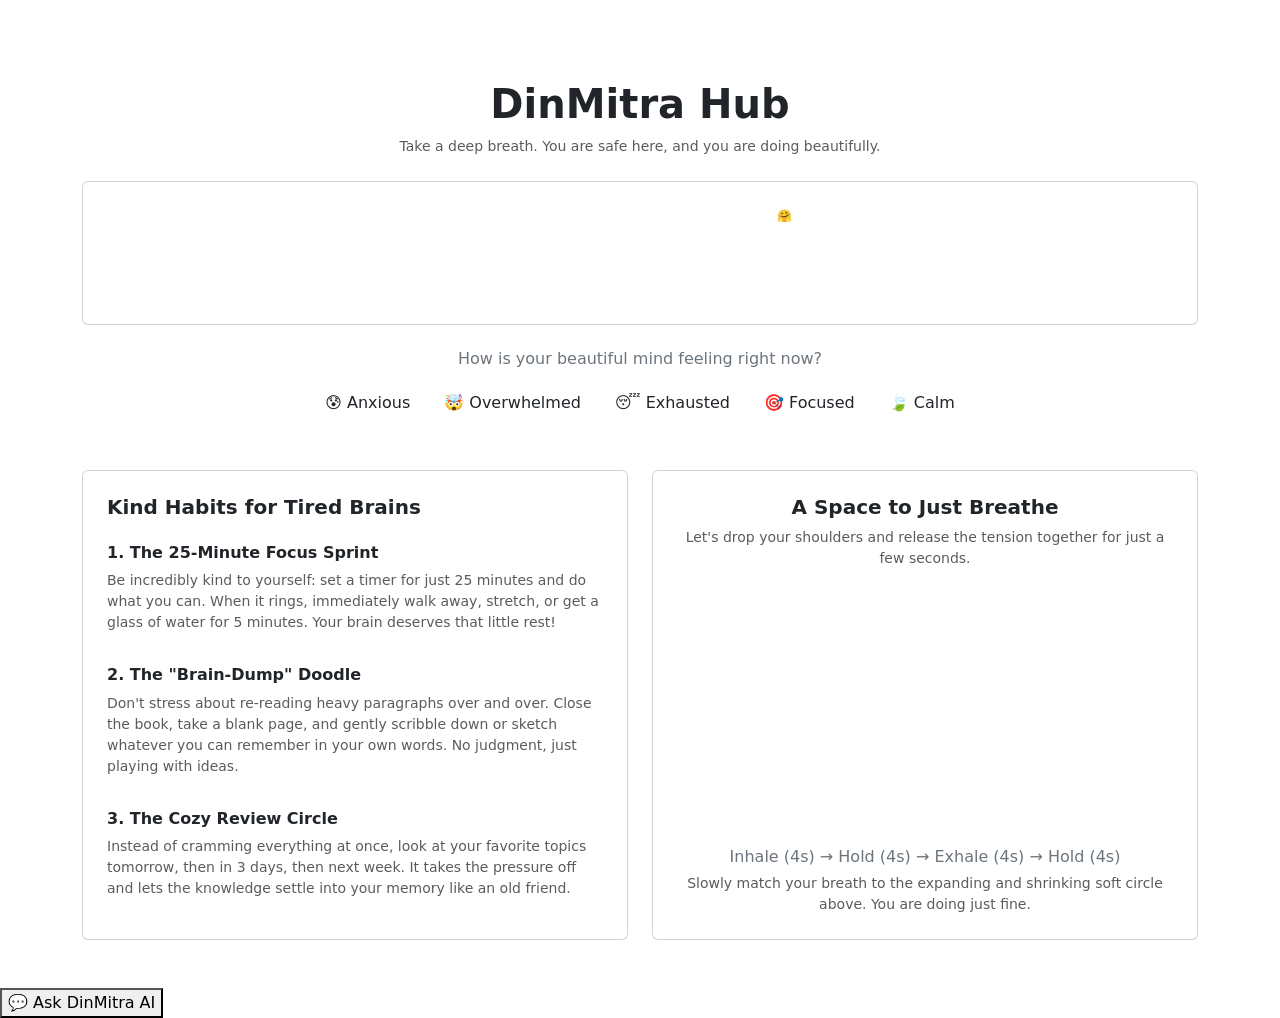
==== index.html @ d5943062 "Rename DinMitra Hub Final.html to index.html" ====
<!DOCTYPE html>
<html lang="en">

<head>
    <meta charset="UTF-8">
    <meta name="viewport" content="width=device-width, initial-scale=1.0">
    <title>DinMitra Hub - Student Wellness Dashboard</title>
    <link href="https://cdn.jsdelivr.net/npm/bootstrap@5.3.0/dist/css/bootstrap.min.css" rel="stylesheet">
    <link href="https://fonts.googleapis.com/css2?family=Exo+2:wght@400;600&family=Plus+Jakarta+Sans:wght@400;500;600;700&display=swap" rel="stylesheet">
    <link rel="stylesheet" href="style.css">
</head>

<body>

    <nav class="navbar navbar-expand-lg navbar-dark custom-nav mb-4">
        <div class="container">
            <a class="navbar-brand fw-bold" href="#">DinMitra Hub</a>
            <button class="navbar-toggler" type="button" data-bs-toggle="collapse" data-bs-target="#navbarNav" aria-controls="navbarNav" aria-expanded="false" aria-label="Toggle navigation">
                <span class="navbar-toggler-icon"></span>
            </button>
            <div class="collapse navbar-collapse justify-content-end" id="navbarNav">
                <ul class="navbar-nav">
                    <li class="nav-item"><a class="nav-link active" href="#">Dashboard</a></li>
                    <li class="nav-item"><a class="nav-link" href="#studyPillars">Cozy Study Guide</a></li>
                    <li class="nav-item"><a class="nav-link" href="#breathingBreak">Breathing Space</a></li>
                    <li class="nav-item"><a class="nav-link" href="#" id="navTalkAI">Talk to DinMitra</a></li>
                </ul>
            </div>
        </div>
    </nav>

    <div class="container mb-5">
        
        <header class="text-center mb-4">
            <h1 class="main-title fw-bold">DinMitra Hub</h1>
            <p class="text-muted small">Take a deep breath. You are safe here, and you are doing beautifully.</p>
        </header>

        
        <div class="row mb-4">
            <div class="col-12">
                <div class="card affirmation-card p-4 text-center text-white" id="hugAffirmationCard" style="cursor: pointer;">
                    <span class="badge text-uppercase mb-2 dynamic-badge">A Gentle Reminder (Tap for a new hug 🤗)</span>
                    <h2 id="affirmationDisplay" class="h4 fw-normal italic-quote">"Your worth is not defined by a single exam score. You are growing, learning, and capable of incredible things."</h2>
                </div>
            </div>
        </div>

        
        <div class="row g-4 mb-5 justify-content-center">
            <div class="col-md-10 text-center">
                <h3 class="h6 mb-3 text-secondary uppercase-tracking">How is your beautiful mind feeling right now?</h3>
                <div class="d-flex flex-wrap gap-2 justify-content-center">
                    <button class="btn btn-mood" data-mood="Anxious">😰 Anxious</button>
                    <button class="btn btn-mood" data-mood="Overwhelmed">🤯 Overwhelmed</button>
                    <button class="btn btn-mood" data-mood="Exhausted">😴 Exhausted</button>
                    <button class="btn btn-mood" data-mood="Focused">🎯 Focused</button>
                    <button class="btn btn-mood" data-mood="Calm">🍃 Calm</button>
                </div>
            </div>
        </div>

        <div class="row g-4">
            
            <div id="studyPillars" class="col-md-6">
                <div class="card p-4 h-100 feature-card">
                    <h2 class="h5 mb-4 fw-semibold custom-card-title">Kind Habits for Tired Brains</h2>

                    <div class="mb-3 block-step">
                        <h6 class="fw-bold text-dark">1. The 25-Minute Focus Sprint</h6>
                        <p class="small text-muted">Be incredibly kind to yourself: set a timer for just 25 minutes and do what you can. When it rings, immediately walk away, stretch, or get a glass of water for 5 minutes. Your brain deserves that little rest!</p>
                    </div>

                    <div class="mb-3 block-step">
                        <h6 class="fw-bold text-dark">2. The "Brain-Dump" Doodle</h6>
                        <p class="small text-muted">Don't stress about re-reading heavy paragraphs over and over. Close the book, take a blank page, and gently scribble down or sketch whatever you can remember in your own words. No judgment, just playing with ideas.</p>
                    </div>

                    <div class="mb-0">
                        <h6 class="fw-bold text-dark">3. The Cozy Review Circle</h6>
                        <p class="small text-muted">Instead of cramming everything at once, look at your favorite topics tomorrow, then in 3 days, then next week. It takes the pressure off and lets the knowledge settle into your memory like an old friend.</p>
                    </div>
                </div>
            </div>

            
            <div id="breathingBreak" class="col-md-6">
                <div class="card p-4 h-100 text-center d-flex flex-column justify-content-between feature-card">
                    <div>
                        <h2 class="h5 mb-2 fw-semibold custom-card-title">A Space to Just Breathe</h2>
                        <p class="small text-muted mb-4">Let's drop your shoulders and release the tension together for just a few seconds.</p>
                    </div>

                    <div class="breathing-container mx-auto my-3">
                        <div class="breathing-circle"></div>
                    </div>

                    <div>
                        <p class="fw-medium text-secondary mb-1">Inhale (4s) → Hold (4s) → Exhale (4s) → Hold (4s)</p>
                        <small class="text-muted d-block">Slowly match your breath to the expanding and shrinking soft circle above. You are doing just fine.</small>
                    </div>
                </div>
            </div>
        </div>
    </div>

    
    <button class="chat-toggle-btn" id="chatToggleMain">💬 Ask DinMitra AI</button>

   
    <div id="chatContainer" class="chat-container d-none">
        <div class="chat-header d-flex justify-content-between align-items-center">
            <span class="fw-bold text-white">DinMitra AI Companion</span>
            <button class="btn-close btn-close-white" id="chatCloseBtn" aria-label="Close"></button>
        </div>
        <div id="chatBox" class="chat-messages-box">
            <div class="message ai-message">Hey Buddy! I am DinMitra. Lean on me if you are feeling stressed or tired today. We can get through this, step by step.</div>
        </div>
        <div class="chat-input-area d-flex gap-2">
            <input type="text" id="userInput" class="form-control" placeholder="Tell me what's on your mind...">
            <button class="btn btn-submit px-3" id="sendMsgBtn">Send</button>
        </div>
    </div>

   
    <script src="https://js.puter.com/v2/"></script>
    <script src="https://cdn.jsdelivr.net/npm/bootstrap@5.3.0/dist/js/bootstrap.bundle.min.js"></script>
    <script src="script.js"></script>
</body>

</html>
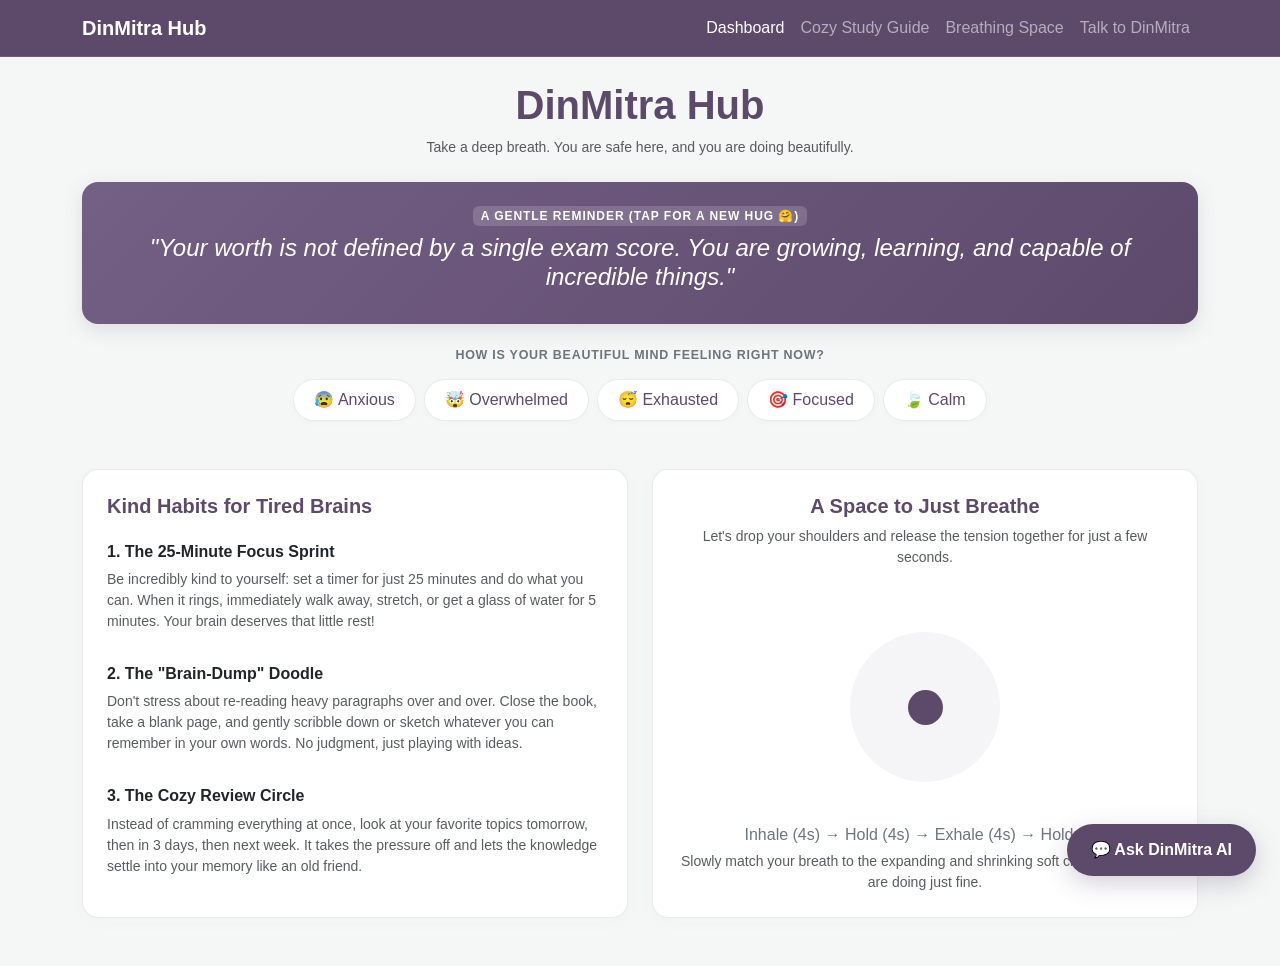
==== commit ee928d42: "Update index.html" ====
--- a/index.html
+++ b/index.html
@@ -12,6 +12,7 @@
 
 <body>
 
+    <!-- Calm Navigation Bar with 4-Item Menu -->
     <nav class="navbar navbar-expand-lg navbar-dark custom-nav mb-4">
         <div class="container">
             <a class="navbar-brand fw-bold" href="#">DinMitra Hub</a>
@@ -30,13 +31,13 @@
     </nav>
 
     <div class="container mb-5">
-        
+        <!-- Main Application Heading -->
         <header class="text-center mb-4">
             <h1 class="main-title fw-bold">DinMitra Hub</h1>
             <p class="text-muted small">Take a deep breath. You are safe here, and you are doing beautifully.</p>
         </header>
 
-        
+        <!-- Tap-to-Change Protective Affirmation Widget -->
         <div class="row mb-4">
             <div class="col-12">
                 <div class="card affirmation-card p-4 text-center text-white" id="hugAffirmationCard" style="cursor: pointer;">
@@ -46,7 +47,7 @@
             </div>
         </div>
 
-        
+        <!-- Mind/Energy State Selector Badge Grid -->
         <div class="row g-4 mb-5 justify-content-center">
             <div class="col-md-10 text-center">
                 <h3 class="h6 mb-3 text-secondary uppercase-tracking">How is your beautiful mind feeling right now?</h3>
@@ -61,7 +62,7 @@
         </div>
 
         <div class="row g-4">
-            
+            <!-- Left Panel: Friendly Study Comfort Guide -->
             <div id="studyPillars" class="col-md-6">
                 <div class="card p-4 h-100 feature-card">
                     <h2 class="h5 mb-4 fw-semibold custom-card-title">Kind Habits for Tired Brains</h2>
@@ -83,7 +84,7 @@
                 </div>
             </div>
 
-            
+            <!-- Right Panel: Clinical Breathing Engine -->
             <div id="breathingBreak" class="col-md-6">
                 <div class="card p-4 h-100 text-center d-flex flex-column justify-content-between feature-card">
                     <div>
@@ -104,10 +105,10 @@
         </div>
     </div>
 
-    
+    <!-- Main Dynamic Floating Chat Trigger -->
     <button class="chat-toggle-btn" id="chatToggleMain">💬 Ask DinMitra AI</button>
 
-   
+    <!-- Floating AI Companion Box Panel -->
     <div id="chatContainer" class="chat-container d-none">
         <div class="chat-header d-flex justify-content-between align-items-center">
             <span class="fw-bold text-white">DinMitra AI Companion</span>
@@ -122,8 +123,7 @@
         </div>
     </div>
 
-   
-    <script src="https://js.puter.com/v2/"></script>
+    <!-- Bootstrap Execution Logic Dependencies -->
     <script src="https://cdn.jsdelivr.net/npm/bootstrap@5.3.0/dist/js/bootstrap.bundle.min.js"></script>
     <script src="script.js"></script>
 </body>
--- a/style.css
+++ b/style.css
@@ -0,0 +1,241 @@
+@import url('https://fonts.googleapis.com/css2?family=Bree+Serif&family=Caveat:wght@400;700&family=Lobster&family=Monoton&family=Open+Sans:ital,wght@0,400;0,700;1,400;1,700&family=Playfair+Display+SC:ital,wght@0,400;0,700;1,700&family=Playfair+Display:ital,wght@0,400;0,700;1,700&family=Roboto:ital,wght@0,400;0,700;1,400;1,700&family=Source+Sans+Pro:ital,wght@0,400;0,700;1,700&family=Work+Sans:ital,wght@0,400;0,700;1,700&display=swap');
+
+body {
+    background-color: #F5F7F6;
+    font-family: 'Plus Jakarta Sans', sans-serif;
+    color: #2B3530;
+}
+
+h1,
+h2,
+h3,
+h4,
+.navbar-brand,
+.chat-header {
+    font-family: 'Exo 2', sans-serif;
+}
+
+.main-title {
+    color: #5D4A6B;
+}
+
+
+.custom-nav {
+    background-color: #5D4A6B !important;
+    border-bottom: 1px solid rgba(255, 255, 255, 0.1);
+}
+
+.uppercase-tracking {
+    text-transform: uppercase;
+    letter-spacing: 0.06em;
+    font-size: 0.78rem;
+    font-weight: 600;
+}
+
+
+.feature-card {
+    background: #FFFFFF;
+    border: 1px solid rgba(93, 74, 107, 0.12);
+    border-radius: 16px;
+    box-shadow: 0 4px 20px rgba(93, 74, 107, 0.02);
+}
+
+.custom-card-title {
+    color: #5D4A6B;
+}
+
+.affirmation-card {
+    background: linear-gradient(135deg, #745F85, #5D4A6B);
+    border: none;
+    border-radius: 16px;
+    transition: transform 0.2s ease, box-shadow 0.2s ease;
+    box-shadow: 0 6px 20px rgba(93, 74, 107, 0.15);
+}
+
+.affirmation-card:hover {
+    transform: translateY(-2px);
+    box-shadow: 0 8px 25px rgba(93, 74, 107, 0.22);
+}
+
+.dynamic-badge {
+    background-color: rgba(255, 255, 255, 0.16);
+    width: fit-content;
+    margin: 0 auto;
+    font-size: 0.75rem;
+    letter-spacing: 0.08em;
+}
+
+.italic-quote {
+    font-style: italic;
+    font-weight: 400;
+}
+
+.btn-mood {
+    background-color: #FFFFFF;
+    color: #5D4A6B;
+    border: 1px solid rgba(93, 74, 107, 0.12);
+    border-radius: 24px;
+    padding: 8px 20px;
+    font-weight: 500;
+    transition: all 0.2s ease;
+    box-shadow: 0 2px 8px rgba(0, 0, 0, 0.02);
+}
+
+.btn-mood:hover {
+    background-color: #EAE6EE;
+    color: #251B2E;
+    transform: translateY(-1px);
+}
+
+.btn-submit {
+    background-color: #5D4A6B;
+    color: #FFFFFF;
+    border-radius: 8px;
+    font-weight: 500;
+    border: none;
+}
+
+.btn-submit:hover {
+    background-color: #4A3A56;
+}
+
+
+.breathing-container {
+    width: 150px;
+    height: 150px;
+    display: flex;
+    align-items: center;
+    justify-content: center;
+    background: rgba(93, 74, 107, 0.06);
+    border-radius: 50%;
+}
+
+.breathing-circle {
+    width: 35px;
+    height: 35px;
+    background-color: #5D4A6B;
+    border-radius: 50%;
+    animation: boxBreathingCycle 16s infinite ease-in-out;
+}
+
+@keyframes boxBreathingCycle {
+
+    0%,
+    100% {
+        transform: scale(1);
+    }
+
+    25% {
+        transform: scale(3.5);
+    }
+
+    50% {
+        transform: scale(3.5);
+    }
+
+    75% {
+        transform: scale(1);
+    }
+}
+
+
+   
+.chat-toggle-btn {
+    position: fixed;
+    bottom: 24px;
+    right: 24px;
+    background-color: #5D4A6B;
+    color: #FFFFFF;
+    border: none;
+    border-radius: 30px;
+    padding: 14px 24px;
+    font-weight: 600;
+    box-shadow: 0 8px 24px rgba(93, 74, 107, 0.25);
+    z-index: 1000;
+    transition: all 0.2s ease;
+}
+
+.chat-toggle-btn:hover {
+    background-color: #4A3A56;
+    transform: scale(1.03);
+}
+
+.chat-container {
+    position: fixed;
+    bottom: 90px;
+    right: 24px;
+    width: 360px;
+    height: 480px;
+    background-color: #EAE6EE;
+    border: 1px solid rgba(93, 74, 107, 0.12);
+    border-radius: 16px;
+    box-shadow: 0 10px 35px rgba(0, 0, 0, 0.08);
+    display: flex;
+    flex-direction: column;
+    overflow: hidden;
+    z-index: 1000;
+}
+
+.chat-header {
+    background-color: #5D4A6B;
+    padding: 14px 16px;
+}
+
+.chat-messages-box {
+    flex: 1;
+    padding: 16px;
+    overflow-y: auto;
+    display: flex;
+    flex-direction: column;
+    gap: 12px;
+}
+
+.chat-input-area {
+    padding: 12px;
+    background-color: #FFFFFF;
+    border-top: 1px solid rgba(0, 0, 0, 0.05);
+}
+
+.message {
+    max-width: 85%;
+    padding: 10px 14px;
+    border-radius: 14px;
+    font-size: 0.92rem;
+    line-height: 1.4;
+}
+
+.user-message {
+    background-color: #5D4A6B;
+    color: #FFFFFF;
+    align-self: flex-end;
+    border-bottom-right-radius: 2px;
+}
+
+.ai-message {
+    background-color: #EAE6EE;
+    color: #2B1D35;
+    align-self: flex-start;
+    border-bottom-left-radius: 2px;
+    border: 1px solid rgba(93, 74, 107, 0.15);
+}
+
+
+#secureKeyInput {
+    background-color: #FFFFFF;
+    border: 1px solid rgba(93, 74, 107, 0.12);
+    color: #2B3530;
+    border-radius: 8px;
+    font-size: 0.85rem;
+    padding: 6px 12px;
+    transition: all 0.2s ease;
+}
+
+#secureKeyInput:focus {
+    border-color: #5D4A6B;
+    box-shadow: 0 0 0 2px #EAE6EE;
+    outline: none;
+}
+
+.form-control-sm {
+    min-height: calc(1.5em + 0.5rem + 2px);
+}
